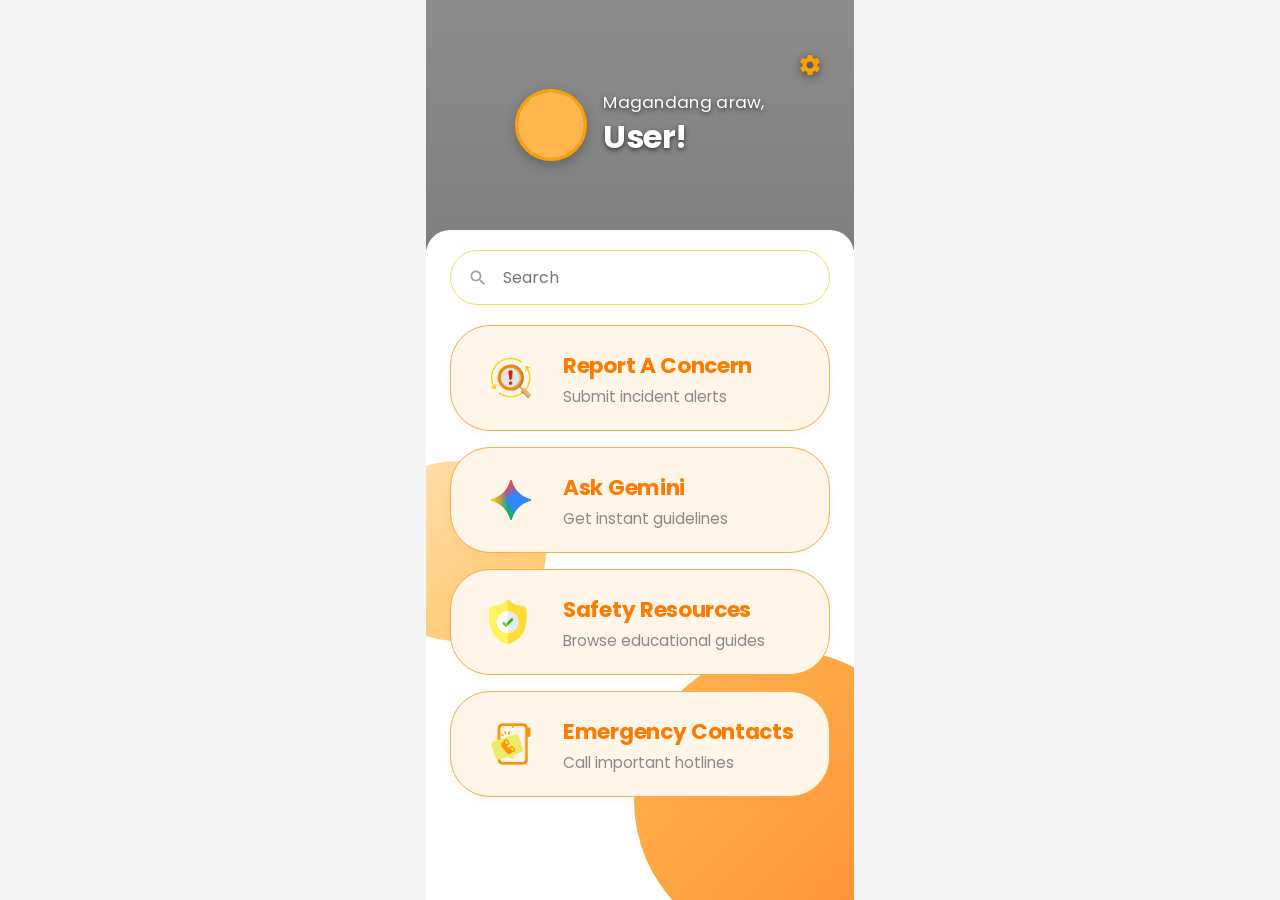
==== index.html @ 56b3e220 "Rename home.html to index.html for Vercel deployment" ====
<!DOCTYPE html>
<html lang="en">
<head>
  <meta charset="UTF-8">
  <meta name="viewport" content="width=device-width, initial-scale=1.0, viewport-fit=cover">
  <title>SULO - Dashboard</title>
  <link rel="preconnect" href="https://fonts.googleapis.com">
  <link rel="preconnect" href="https://fonts.gstatic.com" crossorigin>
  <link href="https://fonts.googleapis.com/css2?family=Poppins:wght@400;500;600;700&display=swap" rel="stylesheet">
  <link rel="stylesheet" href="SULO.css">
</head>
<body>

  <main class="app-container dashboard-container">
    
    <header class="dashboard-hero">
      <button class="settings-btn" aria-label="Settings">
        <svg viewBox="0 0 24 24" width="24" height="24" fill="#FCA000">
          <path d="M19.43 12.98c.04-.32.07-.64.07-.98s-.03-.66-.07-.98l2.11-1.65c.19-.15.24-.42.12-.64l-2-3.46c-.12-.22-.39-.3-.61-.22l-2.49 1c-.52-.4-1.08-.73-1.69-.98l-.38-2.65C14.46 2.18 14.25 2 14 2h-4c-.25 0-.46.18-.49.42l-.38 2.65c-.61.25-1.17.59-1.69.98l-2.49-1c-.23-.09-.49 0-.61.22l-2 3.46c-.13.22-.07.49.12.64l2.11 1.65c-.04.32-.07.65-.07.98s.03.66.07.98l-2.11 1.65c-.19.15-.24.42-.12.64l2 3.46c.12.22.39.3.61.22l2.49-1c.52.4 1.08.73 1.69.98l.38 2.65c.03.24.24.42.49.42h4c.25 0 .46-.18.49-.42l.38-2.65c.61-.25 1.17-.59 1.69-.98l2.49 1c.23.09.49 0 .61-.22l2-3.46c.12-.22.07-.49-.12-.64l-2.11-1.65zM12 15.5c-1.93 0-3.5-1.57-3.5-3.5s1.57-3.5 3.5-3.5 3.5 1.57 3.5 3.5-1.57 3.5-3.5 3.5z"/>
        </svg>
      </button>

      <div class="profile-row">
        <div class="profile-avatar-wrapper">
          <div class="avatar-placeholder"></div>
        </div>
        <div class="greeting-text-container">
          <p class="greeting-sub">Magandang araw,</p>
          <h1 class="greeting-name" id="dashboardGreetingName">Akito!</h1>
        </div>
      </div>
    </header>

    <section class="search-section">
      <div class="search-bar-wrapper">
        <span class="search-icon">
          <svg viewBox="0 0 24 24" width="20" height="20" fill="#A0A0A0">
            <path d="M15.5 14h-.79l-.28-.27C15.41 12.59 16 11.11 16 9.5 16 5.91 13.09 3 9.5 3S3 5.91 3 9.5 5.91 16 9.5 16c1.61 0 3.09-.59 4.23-1.57l.27.28v.79l5 4.99L20.49 19l-4.99-5zm-6 0C7.01 14 5 11.99 5 9.5S7.01 5 9.5 5 14 7.01 14 9.5 11.99 14 9.5 14z"/>
          </svg>
        </span>
        <input type="text" class="dashboard-search" placeholder="Search">
      </div>
    </section>

    <section class="menu-cards-stack">
      <a href="report-concern.html" class="menu-card" style="text-decoration: none; color: inherit;">
    <div class="card-icon-box">
      <img src="tracking.png" alt="Report" class="card-img-icon">
    </div>
    <div class="card-details">
      <h3 class="card-title">Report A Concern</h3>
      <p class="card-subtitle">Submit incident alerts</p>
    </div>
  </a>

      <a href="Gemini-ai.html" class="menu-card" style="text-decoration: none; color: inherit;">
  <div class="card-icon-box">
    <img src="gemini-color.png" alt="Gemini" class="card-img-icon">
  </div>
  <div class="card-details">
    <h3 class="card-title">Ask Gemini</h3>
    <p class="card-subtitle">Get instant guidelines</p>
  </div>
</div>

      <a href="safety-resources.html" class="menu-card" style="text-decoration: none; color: inherit;">
  <div class="card-icon-box">
    <img src="shield.png" alt="Safety Resources" class="card-img-icon">
  </div>
  <div class="card-details">
    <h3 class="card-title">Safety Resources</h3>
    <p class="card-subtitle">Browse educational guides</p>
  </div>
</a>

      <a href="emergency-contacts.html" class="menu-card" style="text-decoration: none; color: inherit;">
  <div class="card-icon-box">
    <img src="emergency-call.png" alt="Emergency Contacts" class="card-img-icon">
  </div>
  <div class="card-details">
    <h3 class="card-title">Emergency Contacts</h3>
    <p class="card-subtitle">Call important hotlines</p>
  </div>
</a>
</div>
      </div>
    </section>

  </main>

  <script src="config.js"></script>
  <script src="SULO.js"></script>
  
</body>
</html>
---- SULO.css ----
*, input, button, select, textarea {
  font-family: 'Poppins', sans-serif !important;
}

* {
  box-sizing: border-box;
}

html, body {
  margin: 0;
  padding: 0;
  width: 100%;
  min-height: 100vh;
  overflow-x: hidden; /* Stops any unwanted side-to-side page shaking */
  background-color: #F5F5F5; /* Optional: adds a clean gray backdrop behind your mobile view */
}

.app-container {
  width: 100%;
  max-width: 428px;
  min-height: 100vh;
  margin: 0 auto;
  background: #ffffff;
  position: relative;
  overflow: hidden;
}

.blob-header {
  position: relative;
  width: 100%;
  aspect-ratio: 856 / 440;
}

.blob-svg {
  position: absolute;
  top: 0;
  left: 0;
  width: 100%;
  height: 100%;
  display: block;
}

.header-text {
  position: absolute;
  top: 28%;
  left: 6%;
  right: 10%;
  z-index: 2;
}

.eyebrow-text {
  color: #ffffff;
  font-weight: 600;
  font-size: clamp(16px, 4.4vw, 19px);
  margin: 0 0 2px 0;
  letter-spacing: 0.2px;
}

.headline-text {
  color: #ffffff;
  font-weight: 800;
  font-size: clamp(34px, 11.2vw, 48px);
  line-height: 1.05;
  margin: 0;
  letter-spacing: 0.2px;
}

.app-form {
  padding: 44px 48px 32px;
}

.field-group {
  margin-bottom: 18px;
}

.name-row {
  display: flex;
  gap: 14px;
}

.name-row .input-field {
  flex: 1;
  min-width: 0;
}

.input-field {
  width: 100%;
  padding: 13px 20px;
  font-family: inherit;
  font-size: 15px;
  color: #333333;
  background: #ffffff;
  border: 1.5px solid #e0e0e0;
  border-radius: 14px;
  outline: none;
  transition: border-color 0.2s ease, box-shadow 0.2s ease;
}

.input-field::placeholder {
  color: #828282;
}

.input-field:focus {
  border-color: #f57c00;
  box-shadow: 0 0 0 3px rgba(245, 124, 0, 0.12);
}

.input-field.error {
  border-color: #e53935;
  box-shadow: 0 0 0 3px rgba(229, 57, 53, 0.1);
}

.primary-btn {
  width: 100%;
  padding: 15px;
  margin-top: 4px;
  font-family: inherit;
  font-size: 16px;
  font-weight: 600;
  color: #ffffff;
  background: #f28500;
  border: none;
  border-radius: 14px;
  cursor: pointer;
  transition: background 0.2s ease, transform 0.1s ease;
}

.primary-btn:hover {
  background: #e07a00;
}

.primary-btn:active {
  transform: scale(0.98);
  background: #d67200;
}

.primary-btn:disabled {
  opacity: 0.75;
  cursor: default;
}

.switch-text {
  margin: 48px 0 0 0;
  text-align: center;
  font-size: 14.5px;
  color: #828282;
}

.switch-link {
  color: #ffbf00;
  font-weight: 600;
  text-decoration: underline;
  cursor: pointer;
}

.switch-link:hover {
  color: #e6ac00;
}

.terms-text {
  margin: 48px 0 0 0;
  padding: 0 12px;
  text-align: center;
  font-size: 12.5px;
  line-height: 1.65;
  color: #828282;
}

.terms-link {
  color: #000000;
  font-weight: 500;
  text-decoration: none;
  cursor: pointer;
}

.terms-link:hover {
  text-decoration: underline;
}

@media (max-width: 360px) {
  .app-form {
    padding: 36px 32px 28px;
  }

  .name-row {
    gap: 10px;
  }
}

.option-screen {
  position: relative;
  background-color: #F4F4F6; /* Matches the soft light gray UI background */
  min-height: 100vh;
  display: flex;
  justify-content: center;
  align-items: center;
  overflow: hidden; /* Keeps the decorative circles from causing scrollbars */
  padding: 20px;
  box-sizing: border-box;
  font-family: 'Poppins', sans-serif;
}

/* Center Content Wrapper */
.options-content {
  text-align: center;
  z-index: 10; /* Keeps text and buttons above background circles */
  max-width: 400px;
  width: 100%;
}

/* Central Text Prompt */
.options-message {
  color: #555555;
  font-size: 1.35rem;
  font-weight: 500;
  line-height: 1.4;
  margin-bottom: 30px;
}

/* Button Layout Horizontal Flex */
.options-btn-group {
  display: flex;
  gap: 16px;
  justify-content: center;
}

/* Shared Button Design */
.option-btn {
  background: #F57C00; /* Primary brand orange */
  color: #ffffff;
  border: none;
  border-radius: 8px;
  padding: 12px 24px;
  font-size: 0.95rem;
  font-weight: 600;
  cursor: pointer;
  flex: 1; /* Ensures both buttons scale dynamically and equally */
  transition: background-color 0.2s ease, transform 0.1s ease;
  white-space: nowrap;
}

.option-btn:hover {
  background: #E66A00;
}

.option-btn:active {
  transform: scale(0.98);
}


/* ==========================================
   Decorative Background Circles (Gradients)
   ========================================== */
.bg-circle {
  position: absolute;
  border-radius: 50%;
  background: linear-gradient(135deg, #FFD65C 0%, #FFC107 30%, #FCA000 65%, #F57C00 100%);
  pointer-events: none; /* Allows user clicks to pass through circles if overlapping */
}

/* --- Top Left Corner Group --- */
.tl-1 {
  width: 180px;
  height: 180px;
  top: -60px;
  left: 120px;
}

.tl-2 {
  width: 140px;
  height: 140px;
  top: -40px;
  left: -50px;
}

.tl-3 {
  width: 110px;
  height: 110px;
  top: 90px;
  left: 40px;
}

.tl-4 {
  width: 35px;
  height: 35px;
  top: 120px;
  left: 190px;
}

/* --- Bottom Right Corner Group --- */
.br-1 {
  width: 320px;
  height: 320px;
  bottom: 100px;
  right: -120px;
}

.br-2 {
  width: 110px;
  height: 110px;
  bottom: 80px;
  right: 120px;
}

.br-3 {
  width: 180px;
  height: 180px;
  bottom: -70px;
  right: 20px;
}

.join-school-screen {
  background-color: #F4F4F6; /* Matches the soft off-white UI base */
  min-height: 100vh;
  display: flex;
  justify-content: center;
  align-items: center;
  padding: 40px 24px;
  box-sizing: border-box;
  font-family: 'Poppins', sans-serif;
}

/* Constrains content width and left-aligns the elements internally */
.join-content-wrapper {
  width: 100%;
  max-width: 360px; /* Aligns with standard mobile UI element boundaries */
  display: flex;
  flex-direction: column;
  text-align: left;
}

/* Stacked text header styling */
.join-heading {
  font-size: 4.2rem;
  font-weight: 700;
  line-height: 1.1;
  margin: 0 0 35px 0;
  letter-spacing: -1px;
}

/* Distinct color markers from the brand gradient */
.text-yellow {
  color: #FFC107; /* Bright warm gold */
}

.text-orange {
  color: #F57C00; /* Rich brand orange */
}

/* Descriptive Paragraph */
.join-description {
  color: #616161;
  font-size: 1.05rem;
  font-weight: 400;
  line-height: 1.45;
  margin: 0 0 25px 0;
}

/* Form structure adjustments */
.join-form {
  width: 100%;
}

/* Input layout changes for pixel-match */
.dynamic-input {
  width: 100%;
  padding: 16px;
  font-size: 1rem;
  border: 1px solid #D1D1D6;
  border-radius: 8px;
  background-color: #FFFFFF;
  box-sizing: border-box;
  margin-bottom: 25px;
  outline: none;
  transition: border-color 0.2s ease;
}

.dynamic-input::placeholder {
  color: #9E9E9E;
}

/* Full width submission button */
.wide-btn {
  width: 100%;
  background: #F57C00;
  color: #FFFFFF;
  border: none;
  border-radius: 8px;
  padding: 16px;
  font-size: 1rem;
  font-weight: 500;
  cursor: pointer;
  transition: background-color 0.2s ease;
}

.wide-btn:hover {
  background: #E66A00;
}

.register-school-screen {
  background-color: #F4F4F6;
  min-height: 100vh;
  display: flex;
  justify-content: center;
  align-items: flex-start; /* Allows seamless top down standard layout flow during overflow scroll */
  padding: 40px 24px;
  box-sizing: border-box;
  font-family: 'Poppins', sans-serif;
}

.register-content-wrapper {
  width: 100%;
  max-width: 380px; /* Aligns comfortably with standardized layout guidelines */
  display: flex;
  flex-direction: column;
}

.register-heading {
  font-size: 4.2rem;
  font-weight: 700;
  line-height: 1.1;
  margin: 0 0 25px 0;
  letter-spacing: -1px;
}

.register-description {
  color: #616161;
  font-size: 1.05rem;
  font-weight: 400;
  line-height: 1.45;
  margin: 0 0 20px 0;
}

.yellow-divider {
  border: none;
  border-top: 1px solid #FFD65C;
  margin: 0 0 30px 0;
  width: 100%;
}

/* Form Headings */
.section-title {
  color: #666666;
  font-size: 0.95rem;
  font-weight: 500;
  margin: 25px 0 15px 0;
}

/* Individual Form Standard Configuration elements */
.basic-input {
  width: 100%;
  padding: 14px 16px;
  font-size: 0.95rem;
  border: 1px solid #D1D1D6;
  border-radius: 8px;
  background-color: #FFFFFF;
  box-sizing: border-box;
  margin-bottom: 12px;
  outline: none;
  color: #333333;
}

.basic-input::placeholder {
  color: #9E9E9E;
}

/* Symmetrical Layout Flex Components */
.form-row {
  margin-bottom: 16px;
  min-height: 45px;
}

.flex-row {
  display: flex;
  align-items: center;
  justify-content: space-between;
}

.row-label {
  color: #757575;
  font-size: 0.95rem;
  font-weight: 400;
}

/* Custom Checkbox/Radio Styling elements */
.radio-group {
  display: flex;
  gap: 16px;
}

.radio-label {
  display: flex;
  align-items: center;
  gap: 8px;
  color: #757575;
  font-size: 0.95rem;
  cursor: pointer;
}

/* Hides native raw HTML structure styling checkboxes */
.radio-label input[type="radio"] {
  display: none;
}

.custom-radio {
  width: 20px;
  height: 20px;
  border: 1px solid #D1D1D6;
  border-radius: 50%;
  background-color: #E5E5EA;
  display: inline-block;
  position: relative;
  box-sizing: border-box;
}

.radio-label input[type="radio"]:checked + .custom-radio {
  background-color: #F57C00;
  border-color: #F57C00;
}

/* Selector dropdown wrapper styling */
.select-wrapper {
  width: 60%;
  position: relative;
}

.dropdown-select {
  width: 100%;
  padding: 12px 30px 12px 12px;
  font-size: 0.95rem;
  border: 1px solid #D1D1D6;
  border-radius: 8px;
  background-color: #FFFFFF;
  appearance: none; /* Strip browser native overlay arrow handles */
  outline: none;
  color: #333333;
  cursor: pointer;
}

/* Pure CSS custom chevron indicator overlay styling handles */
.select-wrapper::after {
  content: '';
  position: absolute;
  right: 14px;
  top: 50%;
  transform: translateY(-30%);
  border-left: 6px solid transparent;
  border-right: 6px solid transparent;
  border-top: 7px solid #BDBDBD;
  pointer-events: none;
}

/* === Document Upload Field Configuration Rules === */
.upload-row {
  display: flex;
  align-items: center;
  gap: 16px;
  margin-bottom: 12px;
}

.upload-btn {
  background-color: #FFFDE7;
  border: 1px solid #FFC107;
  color: #F57C00;
  padding: 8px 18px;
  font-size: 0.85rem;
  font-weight: 500;
  border-radius: 20px;
  cursor: pointer;
  white-space: nowrap;
  display: inline-block;
}

.upload-btn input[type="file"] {
  display: none;
}

.upload-label {
  color: #757575;
  font-size: 0.9rem;
}

.upload-note {
  color: #9E9E9E;
  font-size: 0.75rem;
  line-height: 1.4;
  margin: 10px 0 20px 0;
}

/* === Bottom Linked Email Group Rules === */
.text-group-wrapper {
  margin-bottom: 16px;
}

.field-sublabel {
  display: block;
  color: #757575;
  font-size: 0.9rem;
  margin-bottom: 6px;
}

.flex-row-space {
  display: flex;
  justify-content: space-between;
  align-items: center;
}

.add-field-link {
  color: #F57C00;
  font-size: 0.8rem;
  font-weight: 500;
  text-decoration: none;
}

/* Footer Primary Element Form Button */
.submit-registration-btn {
  width: 100%;
  background: #F57C00;
  color: #FFFFFF;
  border: none;
  border-radius: 8px;
  padding: 16px;
  font-size: 1rem;
  font-weight: 500;
  cursor: pointer;
  margin-top: 20px;
  transition: background-color 0.2s ease;
}

.submit-registration-btn:hover {
  background: #E66A00;
}

.secondary-btn {
  width: 100%;
  background-color: #FFFDE7; /* Light warm tint */
  color: #F57C00; /* Matching brand orange text */
  border: 2px dashed #FFC107; /* Eye-catching dashed yellow line */
  border-radius: 8px;
  padding: 14px;
  font-family: 'Poppins', sans-serif;
  font-size: 0.95rem;
  font-weight: 600;
  cursor: pointer;
  transition: all 0.2s ease;
}

.secondary-btn:hover {
  background-color: #FFF9C4;
  border-color: #F57C00;
}

.scrollable-container {
  max-height: 100vh;
  overflow-y: auto;
  padding: 30px 24px;
  background-color: #F5F5F5;
}

/* Big Typography Headers */
.giant-yellow-title {
  font-family: 'Poppins', sans-serif;
  font-weight: 800;
  font-size: 4rem;
  color: #FFC107;
  line-height: 0.95;
  margin-top: 40px;
  margin-bottom: 25px;
}

.giant-orange-title {
  font-family: 'Poppins', sans-serif;
  font-weight: 700;
  font-size: 3.5rem;
  color: #F57C00;
  line-height: 0.95;
  margin-bottom: 15px;
}

.instruction-text {
  font-family: 'Poppins', sans-serif;
  color: #555555;
  font-size: 1rem;
  line-height: 1.5;
  margin-bottom: 40px;
}

.header-desc {
  font-family: 'Poppins', sans-serif;
  color: #666666;
  font-size: 0.9rem;
  line-height: 1.4;
}

.header-divider {
  border: none;
  border-top: 2px solid #FFD65C;
  margin: 20px 0 30px 0;
}

/* Structural Fieldsets for Registry Organization */
.form-section {
  border: none;
  padding: 0;
  margin: 0 0 30px 0;
}

.section-title {
  font-family: 'Poppins', sans-serif;
  font-weight: 500;
  color: #666666;
  font-size: 0.95rem;
  margin-bottom: 15px;
}

.field-sub-label {
  font-family: 'Poppins', sans-serif;
  font-size: 0.85rem;
  color: #888888;
  display: block;
  margin: 10px 0 5px 0;
}

/* Radio Button Layouts */
.inline-radio-group {
  display: flex;
  gap: 20px;
  align-items: center;
  font-family: 'Poppins', sans-serif;
  font-size: 0.9rem;
  color: #777777;
  margin: 15px 0;
}

.radio-label {
  color: #666666;
  margin-right: 10px;
}

/* Native Custom Dropdowns Layout */
.select-wrapper {
  position: relative;
  display: block;
  width: 100%;
  margin-bottom: 15px;
}

.select-wrapper::after {
  content: '▼';
  font-size: 0.7rem;
  color: #F57C00;
  position: absolute;
  right: 18px;
  top: 18px;
  pointer-events: none;
}

.select-field {
  width: 100%;
  padding: 14px 18px;
  border: 1px solid #E0E0E0;
  border-radius: 10px;
  background-color: #FFFFFF;
  font-family: 'Poppins', sans-serif;
  font-size: 0.95rem;
  color: #777777;
  appearance: none;
  cursor: pointer;
}

/* Documents Verification Layout */
.file-upload-row {
  display: flex;
  align-items: center;
  gap: 15px;
  margin-bottom: 12px;
}

.upload-btn {
  background-color: #FFF9E6;
  border: 1px solid #FFD65C;
  color: #FCA000;
  padding: 8px 18px;
  border-radius: 8px;
  font-family: 'Poppins', sans-serif;
  font-weight: 500;
  font-size: 0.85rem;
  cursor: pointer;
}

.file-label {
  font-family: 'Poppins', sans-serif;
  font-size: 0.85rem;
  color: #777777;
}

.file-note {
  font-size: 0.72rem;
  color: #999999;
  line-height: 1.4;
  margin-top: 5px;
}

/* Auxiliary Inner Label with Actions */
.label-with-action {
  display: flex;
  justify-content: space-between;
  align-items: center;
}

.inline-action-btn {
  background: none;
  border: none;
  color: #FCA000;
  font-family: 'Poppins', sans-serif;
  font-weight: 500;
  font-size: 0.75rem;
  cursor: pointer;
}

.dynamic-top-margin {
  margin-top: 20px;
}

.dashboard-container {
  background-color: #FFFFFF;
  display: flex;
  flex-direction: column;
  min-height: 100vh;    /* Allow the layout container to stretch down naturally */
  height: auto;         /* Remove any rigid fixed height locks */
  overflow-x: hidden;   /* Keeps background decorative orbs safely clipped */
  
  padding: 0 !important; 
}

.dashboard-hero {
  position: relative;
  width: 100%;
  height: 250px;
  /* Premium dark glass overlay on top of a community background photo */
  background: linear-gradient(rgba(0, 0, 0, 0.45), rgba(0, 0, 0, 0.5)), 
              url('https://www.catholicmom.com/hs-fs/hubfs/20210924%20CLappe%202.png?width=1080&name=20210924%20CLappe%202.png') center/cover no-repeat;
  
  /* 💡 THE FIX: Make padding even on all sides so it doesn't off-center your content */
  padding: 24px; 
  
  display: flex;
  /* 💡 THE FIX: Centers the items perfectly vertical (instead of flex-end) */
  align-items: center;     
  /* Keeps the items centered horizontally */
  justify-content: center; 
  gap: 16px;               
  
  box-sizing: border-box;
}

/* Floating Top-Right Gear Button */
.settings-btn {
  position: absolute;
  top: 45px;
  right: 24px;
  background: transparent; /* 💡 CHANGED: Removes the white background color */
  border: none;
  width: 40px;
  height: 40px;
  display: flex;
  align-items: center;
  justify-content: center;
  cursor: pointer;
  box-shadow: none;        /* 💡 CHANGED: Removes the circular shadow outline */
  transition: transform 0.2s ease;
}

.settings-btn svg {
  filter: drop-shadow(0 2px 4px rgba(0, 0, 0, 0.5));
}

.settings-btn:hover {
  transform: rotate(45deg);
}

/* Profile Row Structure */
.profile-row {
  display: flex;
  align-items: center;
  gap: 16px;
}

.profile-avatar-wrapper {
  width: 72px;
  height: 72px;
  border-radius: 50%;
  border: 3px solid #FFA000; /* Warm golden signature border */
  overflow: hidden;
  box-shadow: 0 4px 12px rgba(0, 0, 0, 0.25);
}

.avatar-placeholder {
  width: 100%;
  height: 100%;
  /* High-quality default avatar fallback illustration matching user styling */
  background: #FFB74D url('https://api.dicebear.com/7.x/bottts/svg?seed=Akito') center/cover no-repeat;
}

/* Header Text Fonts */
.greeting-text-container {
  color: #FFFFFF;
  text-shadow: 0 2px 5px rgba(0, 0, 0, 0.6);
}

.greeting-sub {
  font-family: 'Poppins', sans-serif;
  font-size: 1.05rem;
  margin: 0;
  font-weight: 400;
  letter-spacing: 0.3px;
}

.greeting-name {
  font-family: 'Poppins', sans-serif;
  font-size: 2rem;
  font-weight: 700;
  margin: -2px 0 0 0;
  letter-spacing: -0.5px;
}

/* --- Interactive Search Section --- */
.search-section {
  padding: 20px 24px 10px 24px;
  background-color: #FFFFFF;
  margin-top: -20px; /* Pulls block up over hero background */
  border-radius: 24px 24px 0 0; /* Creates beautiful rounded panel overlap transition */
  z-index: 10;
  position: relative;
}

.search-bar-wrapper {
  position: relative;
  display: flex;
  align-items: center;
}

.search-icon {
  position: absolute;
  left: 18px;
  display: flex;
  align-items: center;
  pointer-events: none;
}

.dashboard-search {
  width: 100%;
  padding: 14px 16px 14px 52px;
  border: 1.5px solid #FFD65C; /* Pastel yellow border accent */
  border-radius: 30px;
  font-family: 'Poppins', sans-serif;
  font-size: 1rem;
  color: #333333;
  outline: none;
  background-color: #FFFFFF;
  box-shadow: 0 2px 8px rgba(255, 214, 92, 0.08);
  transition: border-color 0.2s ease, box-shadow 0.2s ease;
}

.dashboard-search:focus {
  border-color: #F57C00;
  box-shadow: 0 4px 12px rgba(245, 124, 0, 0.15);
}

/* --- Dashboard Scrollable Options Stack Panel --- */
.menu-cards-stack {
  flex: 1;
  padding: 10px 24px 40px 24px;
  display: flex;
  flex-direction: column;
  gap: 16px;
  position: relative; 
  background-color: #FFFFFF;
}

.menu-cards-stack::before {
  content: "";
  position: absolute;
  width: 300px;
  height: 300px;
  bottom: -50px;
  right: -80px;
  border-radius: 50%;
  background: linear-gradient(135deg, #FFA726, #FF6D00);
  opacity: 0.8;
  z-index: 1; 
  pointer-events: none; 
}

.menu-cards-stack::after {
  content: "";
  position: absolute;
  width: 180px;
  height: 180px;
  top: 25%;
  left: -60px;
  border-radius: 50%;
  background: linear-gradient(135deg, #FFCC80, #FFA000);
  opacity: 0.6;
  z-index: 1;
  pointer-events: none;
}

/* Option Row Card Modules */
.menu-card {
  display: flex;
  align-items: center;
  background-color: #FFF5E9; /* Exact soft warm cream fill color */
  border: 1.5px solid #FFAA44; /* Defined amber border outline stroke */
  border-radius: 40px;       /* High roundness/pill shape matching the mockup */
  padding: 20px 28px;
  gap: 20px;
  cursor: pointer;
  box-shadow: 0 4px 10px rgba(224, 112, 0, 0.04);
  transition: transform 0.2s cubic-bezier(0.34, 1.56, 0.64, 1), box-shadow 0.2s ease;
  position: relative;
  z-index: 2; 
}

.menu-card:hover {
  transform: translateY(-2px);
  box-shadow: 0 6px 15px rgba(245, 124, 0, 0.12);
}

/* Card Media Component Enclosure */
.card-icon-box {
  width: 56px;
  height: 56px;
  display: flex;
  align-items: center;
  justify-content: center;
  background: transparent; /* Makes icon background seamlessly match the cream card */
  box-shadow: none;        /* Removes old shadow bounding boxes */
  flex-shrink: 0;
}

.card-icon-box svg {
  max-width: 100%;
  max-height: 100%;
}

/* Content Details Typography Rules */
.card-details {
  display: flex;
  flex-direction: column;
  justify-content: center;
}

.card-title {
  font-family: 'Poppins', sans-serif;
  font-size: 1.35rem;
  font-weight: 700;
  color: #FF7B00; /* Exact bold brand orange color */
  margin: 0;
  letter-spacing: -0.3px;
}

.card-subtitle {
  font-family: 'Poppins', sans-serif;
  font-size: 0.95rem;
  color: #8A8A8A; /* Clean gray readable text color */
  margin: 3px 0 0 0;
}

.card-icon-box {
  width: 64px;
  height: 64px;
  flex-shrink: 0;
  border-radius: 50%; /* Keeps it a perfect circle */
  display: flex;
  align-items: center;
  justify-content: center;
}

/* 💡 Bumped inner image file from 34px to 44px */
.card-img-icon {
  width: 44px;
  height: 44px;
  object-fit: contain;
}

.report-header {
  background-color: #fca311;
  height: 60px;
  
  /* 🔑 Limits width and centers the orange block at the top */
  max-width: 400px;        
  width: 90%;              
  margin: 15px auto 0;     
  border-radius: 12px;     
  
  /* Keeps back button and text inline on the left side */
  display: flex;
  align-items: center;
  justify-content: flex-start;   
  padding: 0 20px;                
  box-sizing: border-box;
}

.back-arrow-link {
  color: #ffffff;
  display: flex;
  align-items: center;
  text-decoration: none;
  margin-right: 12px;             
  font-size: 20px;
  font-weight: 700;
}

.header-title {
  color: #ffffff;
  font-family: 'Poppins', sans-serif;
  font-size: 21px;                
  font-weight: 700;
  margin: 0;
}

.report-screen-container {
  background-color: #f7f7f7;
  padding: 24px 16px;
  min-height: calc(100vh - 60px);
}
.report-view-state {
  width: 100%;
}
.screen-hidden {
  display: none !important;
}

/* Form Styling */
.report-label {
  display: block;
  font-family: 'Poppins', sans-serif;
  font-size: 14px;
  font-weight: 600;
  color: #666666;
  margin-bottom: 8px;
  margin-top: 16px;
}
.report-textarea {
  width: 100%;
  height: 180px;
  border: 1px solid #e0e0e0;
  border-radius: 12px;
  padding: 14px;
  font-family: 'Poppins', sans-serif;
  font-size: 14px;
  resize: none;
  background-color: #ffffff;
  outline: none;
}

/* Dual Upload Grid */
.evidence-upload-row {
  display: grid;
  grid-template-columns: 1fr 1fr;
  gap: 12px;
  margin-bottom: 32px;
}
.evidence-box {
  background-color: #fffdf0; /* Soft light-yellow card fill */
  border: 2px dashed #fca311; /* Dashed accent line border */
  border-radius: 12px;
  padding: 16px 12px;
  text-align: center;
  cursor: pointer;
  display: flex;
  flex-direction: column;
  align-items: center;
  justify-content: center;
  min-height: 140px;
}
.evidence-icon {
  font-size: 28px;
  margin-bottom: 8px;
}
.evidence-text {
  font-family: 'Poppins', sans-serif;
  font-size: 11px;
  font-weight: 600;
  color: #ca8a04;
  line-height: 1.4;
  margin: 0;
}

/* Success Card Interface */
.success-content-wrapper {
  display: flex;
  flex-direction: column;
  align-items: center;
  text-align: center;
  padding-top: 40px;
}
.success-checkmark-circle {
  width: 100px;
  height: 100px;
  background-color: #2ec4b6; /* Clean flat UI emerald green */
  border-radius: 50%;
  display: flex;
  align-items: center;
  justify-content: center;
  margin-bottom: 24px;
  box-shadow: 0 8px 16px rgba(46, 196, 182, 0.2);
}
.success-title {
  font-family: 'Poppins', sans-serif;
  font-size: 26px;
  font-weight: 800;
  color: #fca311;
  margin-bottom: 16px;
}
.success-description {
  font-family: 'Poppins', sans-serif;
  font-size: 14px;
  color: #555555;
  line-height: 1.6;
  max-width: 300px;
  margin-bottom: 36px;
}
.anonymous-notice-badge {
  display: flex;
  align-items: center;
  background-color: #fff3e0;
  padding: 8px 14px;
  border-radius: 8px;
  margin-bottom: 40px;
}
.badge-icon {
  font-size: 16px;
  margin-right: 8px;
}
.badge-text {
  font-family: 'Poppins', sans-serif;
  font-size: 12px;
  font-weight: 500;
  color: #e65100;
  margin: 0;
}

.safety-screen-container {
  background-color: #f7f7f7;   /* Soft gray screen background matching your mockup */
  padding: 24px 16px;
  flex-grow: 1;
  display: flex;
  flex-direction: column;
}

.safety-intro-text {
  color: #666666;
  font-family: 'Poppins', sans-serif;
  font-size: 15px;
  font-weight: 500;
  line-height: 1.5;
  text-align: center;
  margin: 0 auto 24px auto;
  max-width: 280px;            /* Forces perfect text wrapping layout */
}

/* 📊 2-Column Responsive Resource Grid */
.resources-grid {
  display: grid;
  grid-template-columns: repeat(2, 1fr);
  column-gap: 18px;            /* Horizontal distance between card pairs */
  row-gap: 22px;               /* Vertical distance between card rows */
  width: 100%;
  box-sizing: border-box;
}

/* 🎴 Clickable Interactive Card Layout */
.resource-card {
  background-color: #ffffff;
  text-decoration: none;
  display: flex;
  flex-direction: column;
  
  /* The distinct clean orange outline frame */
  border: 1.5px solid #fca311; 
  border-radius: 16px;         /* Distinct smooth rounded card form */
  overflow: hidden;            /* Perfectly masks the top image corners */
  
  box-shadow: 0 3px 10px rgba(0, 0, 0, 0.02);
  transition: transform 0.15s ease;
}

.resource-card:active {
  transform: scale(0.98);      /* Tactile screen compression feedback when tapped */
}

.resource-card:hover {
  transform: translateY(-2px); /* Adds a premium interactive floating feel */
  box-shadow: 0 6px 16px rgba(252, 163, 17, 0.12);
}

/* 🖼️ Card Image Crop Wrapper */
.card-image-wrapper {
  width: 100%;
  height: 135px;               /* Proportional grid card block height */
  overflow: hidden;
  background-color: #e5e7eb;
}

.resource-card-img {
  width: 100%;
  height: 100%;
  object-fit: cover;           /* Fits your custom photos without skewing aspect ratios */
  display: block;
}

/* 🏷️ Bottom Text Banner Block */
.resource-card-label {
  color: #4a4a4a;
  font-family: 'Poppins', sans-serif;
  font-size: 13px;
  font-weight: 600;            /* Clean semi-bold display typography */
  line-height: 1.3;
  text-align: center;
  
  padding: 12px 6px;
  min-height: 38px;            /* Keeps card structures uniform if strings wrap */
  display: flex;
  align-items: center;
  justify-content: center;
  background-color: #ffffff;
}

.desktop-bg-gray {
  background-color: #f3f4f6;   /* Light gray backdrop for the desktop monitor area */
  margin: 0;
  padding: 0;
  display: flex;
  justify-content: center;
  align-items: flex-start;
  font-family: 'Poppins', sans-serif;
}

/* Simulated Smartphone Chassis Wrapper */
.phone-wrapper {
    display: flex;
    flex-direction: column;
    height: 100vh; /* Full viewport height */
    overflow: hidden; /* Prevents double scrollbars */
}

/* Top space buffer above the header */
.status-bar-spacer {
  background-color: #ffffff;
  height: 14px;
  width: 100%;
}

.contacts-screen-container {
  background-color: #f7f7f7;   /* Matching layout backdrop gray */
  padding: 32px 24px;
  display: flex;
  flex-direction: column;
  box-sizing: border-box;
  flex-grow: 1;
}

.contacts-intro-text {
  color: #666666;
  font-family: 'Poppins', sans-serif;
  font-size: 15px;
  font-weight: 500;
  line-height: 1.45;
  text-align: left;
  margin: 0 0 32px 0;
  max-width: 320px;            /* Forces clean multi-line wrapping */
}

/* Field Structures */
.contact-field-group {
  margin-bottom: 24px;
  display: flex;
  flex-direction: column;
}

.field-label-row {
  display: flex;
  justify-content: space-between;
  align-items: center;
  margin-bottom: 6px;
}

.field-label {
  color: #888888;
  font-family: 'Poppins', sans-serif;
  font-size: 14.5px;
  font-weight: 500;
}

.add-field-btn {
  color: #fca311;
  font-family: 'Poppins', sans-serif;
  font-size: 12px;
  font-weight: 600;
  cursor: pointer;
  transition: opacity 0.15s ease;
}

.add-field-btn:hover {
  opacity: 0.8;
}

/* 📱 Inside the Custom Input Component Box */
.input-container-box {
  background-color: #ffffff;
  border: 1px solid #dcdcdc;
  border-radius: 12px;         /* Distinct soft curved container contour */
  height: 52px;
  display: flex;
  align-items: center;
  padding: 0 14px;
  box-sizing: border-box;
  transition: border-color 0.2s ease;
}

.input-container-box:focus-within {
  border-color: #fca311;       /* Subtle brand accent highlighting on focus */
}

.input-icon-prefix {
  display: flex;
  align-items: center;
  justify-content: center;
  width: 28px;
}

.vertical-divider {
  width: 1px;
  height: 24px;
  background-color: #e0e0e0;   /* Light grey indicator partition line */
  margin: 0 14px;
}

.contact-input {
  border: none;
  outline: none;
  background: transparent;
  width: 100%;
  height: 100%;
  font-family: 'Poppins', sans-serif;
  font-size: 15px;
  color: #333333;
}

/* 🟧 The Signature Solid Bottom Action Button */
.contacts-save-btn {
  background-color: #fca311;
  color: #ffffff;
  border: none;
  outline: none;
  width: 100%;
  height: 50px;
  border-radius: 10px;
  font-family: 'Poppins', sans-serif;
  font-size: 15px;
  font-weight: 600;
  cursor: pointer;
  margin-top: 24px;
  box-shadow: 0 4px 12px rgba(252, 163, 17, 0.15);
  transition: transform 0.1s ease, background-color 0.2s ease;
}

.contacts-save-btn:active {
  transform: scale(0.99);      /* Click compression feedback */
  background-color: #e5920f;
}

.toast-notification {
  position: absolute;
  bottom: 90px;                /* Floats just above your Save button */
  left: 50%;
  transform: translateX(-50%) translateY(15px); /* Pre-position shifted slightly downward */
  
  background-color: #2b2d42;   /* Sleek charcoal background */
  color: #ffffff;
  font-family: 'Poppins', sans-serif;
  font-size: 13.5px;
  font-weight: 500;
  padding: 12px 22px;
  border-radius: 25px;         /* Creates a modern capsule pill profile */
  box-shadow: 0 6px 20px rgba(0, 0, 0, 0.15);
  white-space: nowrap;
  
  /* Hidden by default */
  opacity: 0;
  visibility: hidden;
  transition: opacity 0.3s ease, transform 0.3s cubic-bezier(0.175, 0.885, 0.32, 1.275), visibility 0.3s;
  z-index: 999;
}

/* 🔥 Trigger Class: Slides up and fades into view smoothly */
.toast-notification.show {
  opacity: 1;
  visibility: visible;
  transform: translateX(-50%) translateY(0);
}

.modal-overlay {
  position: absolute;          /* Anchors it inside the boundaries of your phone preview frame */
  top: 0;
  left: 0;
  width: 100%;
  height: 100%;
  background-color: rgba(0, 0, 0, 0.6); /* Translucent dimming filter behind popup window */
  display: flex;
  justify-content: center;
  align-items: center;
  padding: 20px;
  box-sizing: border-box;
  z-index: 2000;               /* Layered carefully above status bars and standard headers */
  
  /* Hidden states */
  opacity: 0;
  visibility: hidden;
  transition: opacity 0.25s ease, visibility 0.25s ease;
}

/* 🔥 Show trigger class */
.modal-overlay.show {
  opacity: 1;
  visibility: visible;
}

/* Inside the Popup Frame Window Box */
.modal-window {
  background-color: #ffffff;
  width: 100%;
  max-height: 85%;
  border-radius: 20px;
  display: flex;
  flex-direction: column;
  overflow: hidden;
  box-shadow: 0 12px 36px rgba(0, 0, 0, 0.25);
  
  /* Smooth scale-up impact transition animation */
  transform: scale(0.92);
  transition: transform 0.25s cubic-bezier(0.175, 0.885, 0.32, 1.2);
}

.modal-overlay.show .modal-window {
  transform: scale(1);
}

.modal-header {
  background-color: #fca311;   /* Matches your signature app orange */
  padding: 16px 20px;
  display: flex;
  justify-content: space-between;
  align-items: center;
}

.modal-title {
  color: #ffffff;
  font-family: 'Poppins', sans-serif;
  font-size: 17px;
  font-weight: 700;
  margin: 0;
}

.modal-close-btn {
  background: none;
  border: none;
  color: #ffffff;
  font-size: 26px;
  font-weight: 400;
  cursor: pointer;
  line-height: 1;
  padding: 0;
}

.modal-body {
  padding: 24px 20px;
  overflow-y: auto;            /* Enables scroll bars if directions overflow smaller phone models */
}

/* Formatting individual lists */
.instruction-step {
  display: flex;
  align-items: flex-start;
  margin-bottom: 20px;
}

.instruction-step:last-child {
  margin-bottom: 0;
}

.step-number {
  background-color: #fca311;
  color: #ffffff;
  width: 26px;
  height: 26px;
  border-radius: 50%;
  display: flex;
  align-items: center;
  justify-content: center;
  font-family: 'Poppins', sans-serif;
  font-size: 13px;
  font-weight: 700;
  margin-right: 14px;
  flex-shrink: 0;              /* Stops the circle shape from distorting */
  margin-top: 2px;
}

.step-text h4 {
  margin: 0 0 4px 0;
  color: #2b2d42;
  font-size: 14px;
  font-weight: 700;
}

.step-text p {
  margin: 0;
  color: #666666;
  font-size: 13px;
  line-height: 1.45;
}

.gemini-header {
  background: linear-gradient(135deg, #fca311 0%, #ffb703 100%);
  padding: 14px 16px;
  display: flex;
  align-items: center;
  justify-content: space-between;
}

.header-title-group {
  display: flex;
  align-items: center;
  gap: 8px;
}

.header-spark-logo {
  width: 24px;
  height: 24px;
  object-fit: contain;
}

.gemini-main-title {
  color: #ffffff;
  font-family: 'Poppins', sans-serif;
  font-size: 19px;
  font-weight: 700;
  margin: 0;
}

.gemini-confidentiality-notice {
  font-family: 'Poppins', sans-serif;
  font-size: 11.5px;
  color: #888888;
  text-align: center;
  margin: 14px 20px;
  line-height: 1.4;
}

/* Chat Stream Box Container */
.gemini-chat-stream {
    padding-top: 20px; /* Moves the first message down */
    padding-left: 15px;
    padding-right: 15px;
    flex: 1; 
    overflow-y: auto;
}

.gemini-chat-stream::-webkit-scrollbar {
  display: none; 
}

/* AI Elements Rows Positioning */
.chat-row-ai {
  display: flex;
  justify-content: flex-start; /* Pushes bubble to the left */
  width: 100%;
  margin-bottom: 10px;
  align-items: flex-start;
}

.follow-up-spacing {
  margin-top: -10px;
  padding-left: 32px; /* aligns clean text with card instead of repeating icons */
}

.stream-spark-icon {
  width: 22px;
  height: 22px;
  margin-right: 10px;
  margin-top: 6px;
  object-fit: contain;
}

/* Rounded Box Containers matching your sample image */
.chat-intake-card {
  background-color: #ededed;
  border-radius: 16px;
  padding: 14px 14px;
  width: 72%;
  display: flex;
  flex-direction: column;
  gap: 8px;
  box-shadow: 0 2px 5px rgba(0,0,0,0.04);
}

.intake-question {
  font-family: 'Poppins', sans-serif;
  font-size: 13px;
  color: #444444;
  font-weight: 500;
  margin-bottom: 4px;
}

/* Crisp selection buttons inside options cards */
.intake-choice-btn {
  background-color: #ffffff;
  border: none;
  border-radius: 10px;
  padding: 9px 12px;
  font-family: 'Poppins', sans-serif;
  font-size: 13px;
  color: #555555;
  text-align: center;
  cursor: pointer;
  font-weight: 400;
  transition: background-color 0.2s;
}

.intake-choice-btn:active {
  background-color: #fca311;
  color: #ffffff;
}

.chat-text-bubble {
    background-color: #f1f3f4; /* A light, clean grey */
    border-radius: 18px; /* Rounded corners */
    padding: 12px 16px;
    max-width: 80%; /* Limits width so it doesn't span the whole screen */
    word-wrap: break-word;
    font-size: 15px;
    line-height: 1.4;
    color: #333;
    border-top-left-radius: 4px; 
}

/* User Answers Flow Placement Layout */
.chat-row-user {
  display: flex;
  justify-content: flex-end; /* Pushes bubble to the right */
  width: 100%;
  margin-bottom: 10px;
}

/* Elegant orange answers capsule placeholder on the right side */
.user-reply-pill {
  background-color: #ff9f1c; /* Your orange color */
  color: white;
  padding: 10px 15px;
  border-radius: 15px 15px 0 15px;
  max-width: 70%; /* This prevents the stacking issue */
  word-wrap: break-word; /* Ensures long words break correctly */
  text-align: left; /* Keeps text readable */
}

.terminal-block {
  min-height: 120px;
  justify-content: center;
  align-items: center;
  background-color: #f4f4f4;
}

.gemini-placeholder-hint {
  font-family: 'Poppins', sans-serif;
  font-size: 12px;
  color: #aaaaaa;
  text-align: center;
  margin: 0;
}

/* Sticky Input Action Floating Footer Row */
.gemini-input-container {
    padding: 15px;
    background: white;
    border-top: 1px solid #eee;
    flex-shrink: 0; /* Prevents it from getting squished */
}

.gemini-input-pill-box {
    display: flex;
    align-items: flex-end; /* Keeps icons aligned to the bottom */
    padding: 5px 10px;
}

.gemini-text-field {
    width: 100%;
    border: none;
    outline: none;
    background: transparent;
    padding: 10px;
    font-family: inherit;
    resize: none; /* Disables the manual resize handle */
    overflow: hidden; /* Hides the scrollbar as it grows */
    min-height: 40px; /* Base height */
    max-height: 150px; /* Prevents it from taking up the whole screen */
    overflow-y: auto; /* Adds scrollbar only if it hits max-height */
}

.input-icon-actions {
  display: flex;
  align-items: center;
  gap: 10px;
  padding-right: 4px;
}

.input-icon-actions svg {
  cursor: pointer;
  display: block;
}

body.gemini-view-body {
  margin: 0;
  padding: 0;
  min-height: 100vh;
  background-color: #f4f4f7; /* Matches the desktop preview background color */
  display: flex;
  justify-content: center;   /* Centers the phone horizontally */
  align-items: center;       /* Centers the phone vertically */
}

/* 2. Lock the phone frame dimensions so it doesn't stretch left-to-right */
.gemini-view-body .phone-wrapper {
  position: relative;
  width: 375px;              /* Fixed smartphone width */
  height: 812px;             /* Fixed smartphone height */
  background-color: #ffffff; /* Internal phone background stays crisp white */
  box-shadow: 0 10px 30px rgba(0, 0, 0, 0.08); /* Gives it a realistic mockup depth */
  border-radius: 32px;       /* Sleek modern rounded screen edges */
  overflow: hidden;          /* Clips the header graphics nicely inside the viewport */
  display: flex;
  flex-direction: column;
}

.chat-container {
  flex: 1;                  /* Forces the area to expand and fill the blank phone screen */
  overflow-y: auto;         /* Allows smooth scrolling once messages fill it up */
  padding: 16px;
  display: flex;
  flex-direction: column;
  gap: 16px;
  background-color: #f4f4f7; /* Gives your clean app view a soft grey canvas */
}

.ai-option-container {
    display: flex;
    flex-direction: column;
    gap: 8px;
    margin-top: 10px;
}

/* The style for each button */
.ai-option-btn {
    background-color: white;
    border: 1px solid #ddd;
    padding: 10px;
    border-radius: 8px;
    cursor: pointer;
    text-align: center;
    font-size: 14px;
    transition: background 0.2s;
}

.ai-option-btn:hover {
    background-color: #f0f0f0;
}

@keyframes pulse-animation {
    0% { opacity: 0.5; }
    50% { opacity: 1; }
    100% { opacity: 0.5; }
}

.thinking-bubble {
    animation: pulse-animation 1.5s infinite ease-in-out;
}
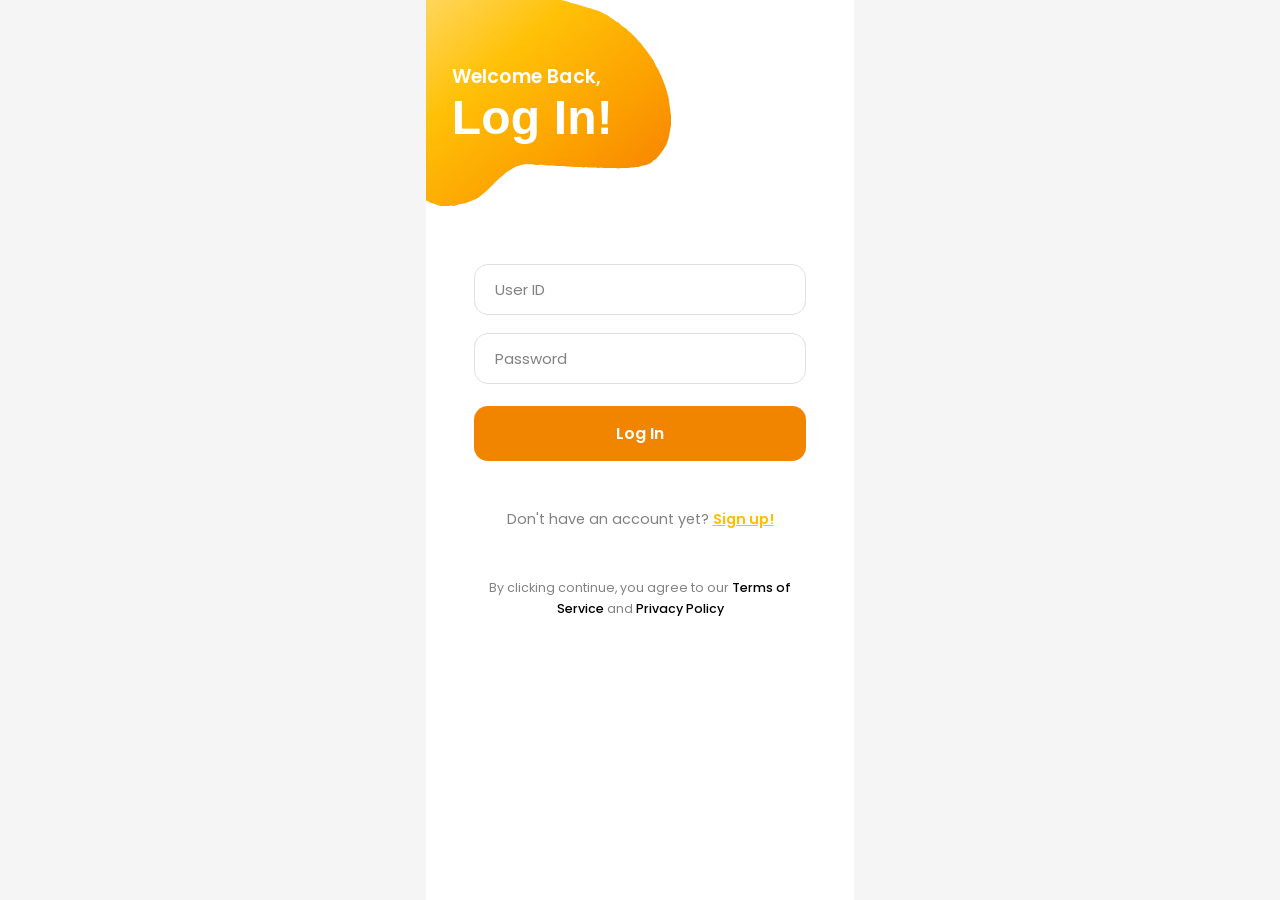
==== commit bd618a17: "Set login as index.html and dashboard as home.html" ====
--- a/index.html
+++ b/index.html
@@ -3,93 +3,79 @@
 <head>
   <meta charset="UTF-8">
   <meta name="viewport" content="width=device-width, initial-scale=1.0, viewport-fit=cover">
-  <title>SULO - Dashboard</title>
+  <title>Log In</title>
   <link rel="preconnect" href="https://fonts.googleapis.com">
   <link rel="preconnect" href="https://fonts.gstatic.com" crossorigin>
-  <link href="https://fonts.googleapis.com/css2?family=Poppins:wght@400;500;600;700&display=swap" rel="stylesheet">
+  <link href="https://fonts.googleapis.com/css2?family=Poppins:wght@400;500;600;700;800&display=swap" rel="stylesheet">
   <link rel="stylesheet" href="SULO.css">
 </head>
 <body>
 
-  <main class="app-container dashboard-container">
-    
-    <header class="dashboard-hero">
-      <button class="settings-btn" aria-label="Settings">
-        <svg viewBox="0 0 24 24" width="24" height="24" fill="#FCA000">
-          <path d="M19.43 12.98c.04-.32.07-.64.07-.98s-.03-.66-.07-.98l2.11-1.65c.19-.15.24-.42.12-.64l-2-3.46c-.12-.22-.39-.3-.61-.22l-2.49 1c-.52-.4-1.08-.73-1.69-.98l-.38-2.65C14.46 2.18 14.25 2 14 2h-4c-.25 0-.46.18-.49.42l-.38 2.65c-.61.25-1.17.59-1.69.98l-2.49-1c-.23-.09-.49 0-.61.22l-2 3.46c-.13.22-.07.49.12.64l2.11 1.65c-.04.32-.07.65-.07.98s.03.66.07.98l-2.11 1.65c-.19.15-.24.42-.12.64l2 3.46c.12.22.39.3.61.22l2.49-1c.52.4 1.08.73 1.69.98l.38 2.65c.03.24.24.42.49.42h4c.25 0 .46-.18.49-.42l.38-2.65c.61-.25 1.17-.59 1.69-.98l2.49 1c.23.09.49 0 .61-.22l2-3.46c.12-.22.07-.49-.12-.64l-2.11-1.65zM12 15.5c-1.93 0-3.5-1.57-3.5-3.5s1.57-3.5 3.5-3.5 3.5 1.57 3.5 3.5-1.57 3.5-3.5 3.5z"/>
-        </svg>
-      </button>
+  <main class="app-container">
 
-      <div class="profile-row">
-        <div class="profile-avatar-wrapper">
-          <div class="avatar-placeholder"></div>
-        </div>
-        <div class="greeting-text-container">
-          <p class="greeting-sub">Magandang araw,</p>
-          <h1 class="greeting-name" id="dashboardGreetingName">Akito!</h1>
-        </div>
+    <header class="blob-header">
+      <svg class="blob-svg" viewBox="0 0 856 440" preserveAspectRatio="none" xmlns="http://www.w3.org/2000/svg" aria-hidden="true">
+        <defs>
+          <linearGradient id="blobGradient" x1="0%" y1="0%" x2="100%" y2="100%">
+            <stop offset="0%"  stop-color="#FFD65C"/>
+            <stop offset="30%" stop-color="#FFC107"/>
+            <stop offset="65%" stop-color="#FCA000"/>
+            <stop offset="100%" stop-color="#F57C00"/>
+          </linearGradient>
+        </defs>
+        <path fill="url(#blobGradient)" d="M0,0 L270,0 L275,1 L280,2 L285,4 L290,6 L295,7 L300,8 L305,10 L310,11 L315,13 L320,14 L325,16 L330,17 L335,19 L340,20 L345,22 L350,24 L355,27 L360,29 L365,32 L370,36 L375,39 L380,43 L385,45 L390,50 L395,54 L400,57 L405,62 L410,66 L415,71 L420,76 L425,82 L430,87 L435,94 L440,100 L445,107 L450,114 L455,121 L460,132 L465,140 L470,151 L475,163 L480,177 L485,195 L490,231 L490,251 L485,277 L480,291 L475,299 L470,306 L465,312 L460,318 L455,321 L450,326 L445,328 L440,330 L435,331 L430,332 L425,334 L420,334 L415,335 L410,335 L405,336 L400,336 L395,336 L390,336 L385,337 L380,336 L375,336 L370,336 L365,336 L360,336 L355,336 L350,335 L345,336 L340,335 L335,335 L330,335 L325,335 L320,334 L315,335 L310,334 L305,334 L300,334 L295,334 L290,333 L285,333 L280,333 L275,332 L270,332 L265,332 L260,332 L255,331 L250,331 L245,331 L240,331 L235,330 L230,329 L225,330 L220,330 L215,329 L210,328 L205,329 L200,328 L195,329 L190,330 L185,332 L180,333 L175,336 L170,339 L165,342 L160,345 L155,350 L150,354 L145,358 L140,363 L135,368 L130,373 L125,378 L120,383 L115,387 L110,391 L105,395 L100,398 L95,400 L90,402 L85,404 L80,406 L75,407 L70,408 L65,409 L60,411 L55,412 L50,411 L45,412 L40,412 L35,412 L30,412 L25,411 L20,409 L15,407 L10,406 L5,403 L0,401 Z" />
+      </svg>
+
+      <div class="header-text">
+        <p class="eyebrow-text">Welcome Back,</p>
+        <h1 class="headline-text">Log In!</h1>
       </div>
     </header>
 
-    <section class="search-section">
-      <div class="search-bar-wrapper">
-        <span class="search-icon">
-          <svg viewBox="0 0 24 24" width="20" height="20" fill="#A0A0A0">
-            <path d="M15.5 14h-.79l-.28-.27C15.41 12.59 16 11.11 16 9.5 16 5.91 13.09 3 9.5 3S3 5.91 3 9.5 5.91 16 9.5 16c1.61 0 3.09-.59 4.23-1.57l.27.28v.79l5 4.99L20.49 19l-4.99-5zm-6 0C7.01 14 5 11.99 5 9.5S7.01 5 9.5 5 14 7.01 14 9.5 11.99 14 9.5 14z"/>
-          </svg>
-        </span>
-        <input type="text" class="dashboard-search" placeholder="Search">
+    <!-- Login form -->
+    <form class="app-form" id="loginForm" novalidate>
+
+      <div class="field-group">
+        <input
+          type="text"
+          class="input-field"
+          id="username"
+          name="username"
+          placeholder="User ID"
+          autocomplete="username"
+        >
       </div>
-    </section>
 
-    <section class="menu-cards-stack">
-      <a href="report-concern.html" class="menu-card" style="text-decoration: none; color: inherit;">
-    <div class="card-icon-box">
-      <img src="tracking.png" alt="Report" class="card-img-icon">
-    </div>
-    <div class="card-details">
-      <h3 class="card-title">Report A Concern</h3>
-      <p class="card-subtitle">Submit incident alerts</p>
-    </div>
-  </a>
+      <div class="field-group">
+        <input
+          type="password"
+          class="input-field"
+          id="password"
+          name="password"
+          placeholder="Password"
+          autocomplete="current-password"
+        >
+      </div>
 
-      <a href="Gemini-ai.html" class="menu-card" style="text-decoration: none; color: inherit;">
-  <div class="card-icon-box">
-    <img src="gemini-color.png" alt="Gemini" class="card-img-icon">
-  </div>
-  <div class="card-details">
-    <h3 class="card-title">Ask Gemini</h3>
-    <p class="card-subtitle">Get instant guidelines</p>
-  </div>
-</div>
+      <button type="submit" class="primary-btn" id="loginBtn">Log In</button>
 
-      <a href="safety-resources.html" class="menu-card" style="text-decoration: none; color: inherit;">
-  <div class="card-icon-box">
-    <img src="shield.png" alt="Safety Resources" class="card-img-icon">
-  </div>
-  <div class="card-details">
-    <h3 class="card-title">Safety Resources</h3>
-    <p class="card-subtitle">Browse educational guides</p>
-  </div>
-</a>
+      <p class="switch-text">
+        Don't have an account yet? <a href="signup.html" class="switch-link">Sign up!</a>
+      </p>
 
-      <a href="emergency-contacts.html" class="menu-card" style="text-decoration: none; color: inherit;">
-  <div class="card-icon-box">
-    <img src="emergency-call.png" alt="Emergency Contacts" class="card-img-icon">
-  </div>
-  <div class="card-details">
-    <h3 class="card-title">Emergency Contacts</h3>
-    <p class="card-subtitle">Call important hotlines</p>
-  </div>
-</a>
-</div>
-      </div>
-    </section>
+      <p class="terms-text">
+        By clicking continue, you agree to our
+        <a href="#" class="terms-link">Terms of Service</a>
+        and
+        <a href="#" class="terms-link">Privacy Policy</a>
+      </p>
+
+    </form>
 
   </main>
 
   <script src="config.js"></script>
   <script src="SULO.js"></script>
-  
+
 </body>
 </html>
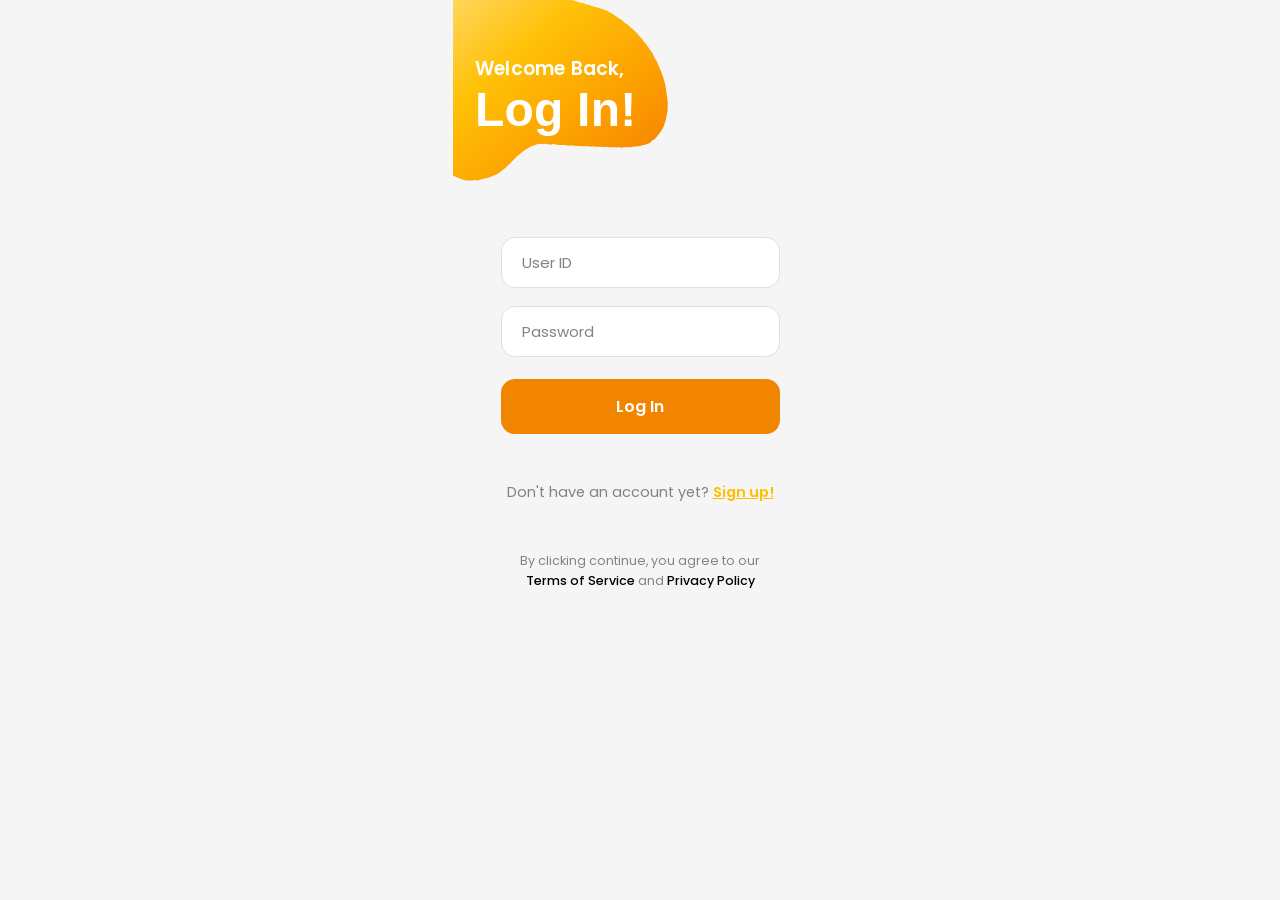
==== commit 3b60c323: "Fix splash screen layout containment" ====
--- a/index.html
+++ b/index.html
@@ -12,6 +12,10 @@
 <body>
 
   <main class="app-container">
+
+    <div id="splash-screen">
+    <img src="Loading.png" alt="SULO Loading" style="width: 100%; height: 100%; object-fit: cover;">
+</div>
 
     <header class="blob-header">
       <svg class="blob-svg" viewBox="0 0 856 440" preserveAspectRatio="none" xmlns="http://www.w3.org/2000/svg" aria-hidden="true">
--- a/SULO.css
+++ b/SULO.css
@@ -16,13 +16,11 @@
 }
 
 .app-container {
-  width: 100%;
-  max-width: 428px;
-  min-height: 100vh;
-  margin: 0 auto;
-  background: #ffffff;
-  position: relative;
-  overflow: hidden;
+  position: relative; /* This is the anchor */
+  width: 375px;       /* Or whatever width your app is */
+  height: 100vh;      /* Or your app's specific height */
+  overflow: hidden;   /* This clips the splash screen to the box */
+  margin: 0 auto;     /* Centers the app */
 }
 
 .blob-header {
@@ -1884,4 +1882,34 @@
 
 .thinking-bubble {
     animation: pulse-animation 1.5s infinite ease-in-out;
+}
+
+#splash-screen {
+  position: absolute; /* This anchors it to the .app-container */
+  top: 0;
+  left: 0;
+  width: 100%;       /* Fills the 375px width */
+  height: 100%;      /* Fills the 100vh height */
+  z-index: 9999;     /* Stays on top of everything inside the box */
+  background-color: white; 
+  display: flex;
+  justify-content: center;
+  align-items: center;
+  
+  /* Animation */
+  animation: fadeOut 1s ease-in-out forwards;
+  animation-delay: 2s;
+}
+
+#splash-screen img {
+  width: 100%;       /* Or 'contain' if you don't want it cropped */
+  height: 100%;
+  object-fit: cover; /* Ensures the image fills the 375x100vh space */
+}
+
+@keyframes fadeOut {
+    to {
+        opacity: 0;
+        visibility: hidden;
+    }
 }
